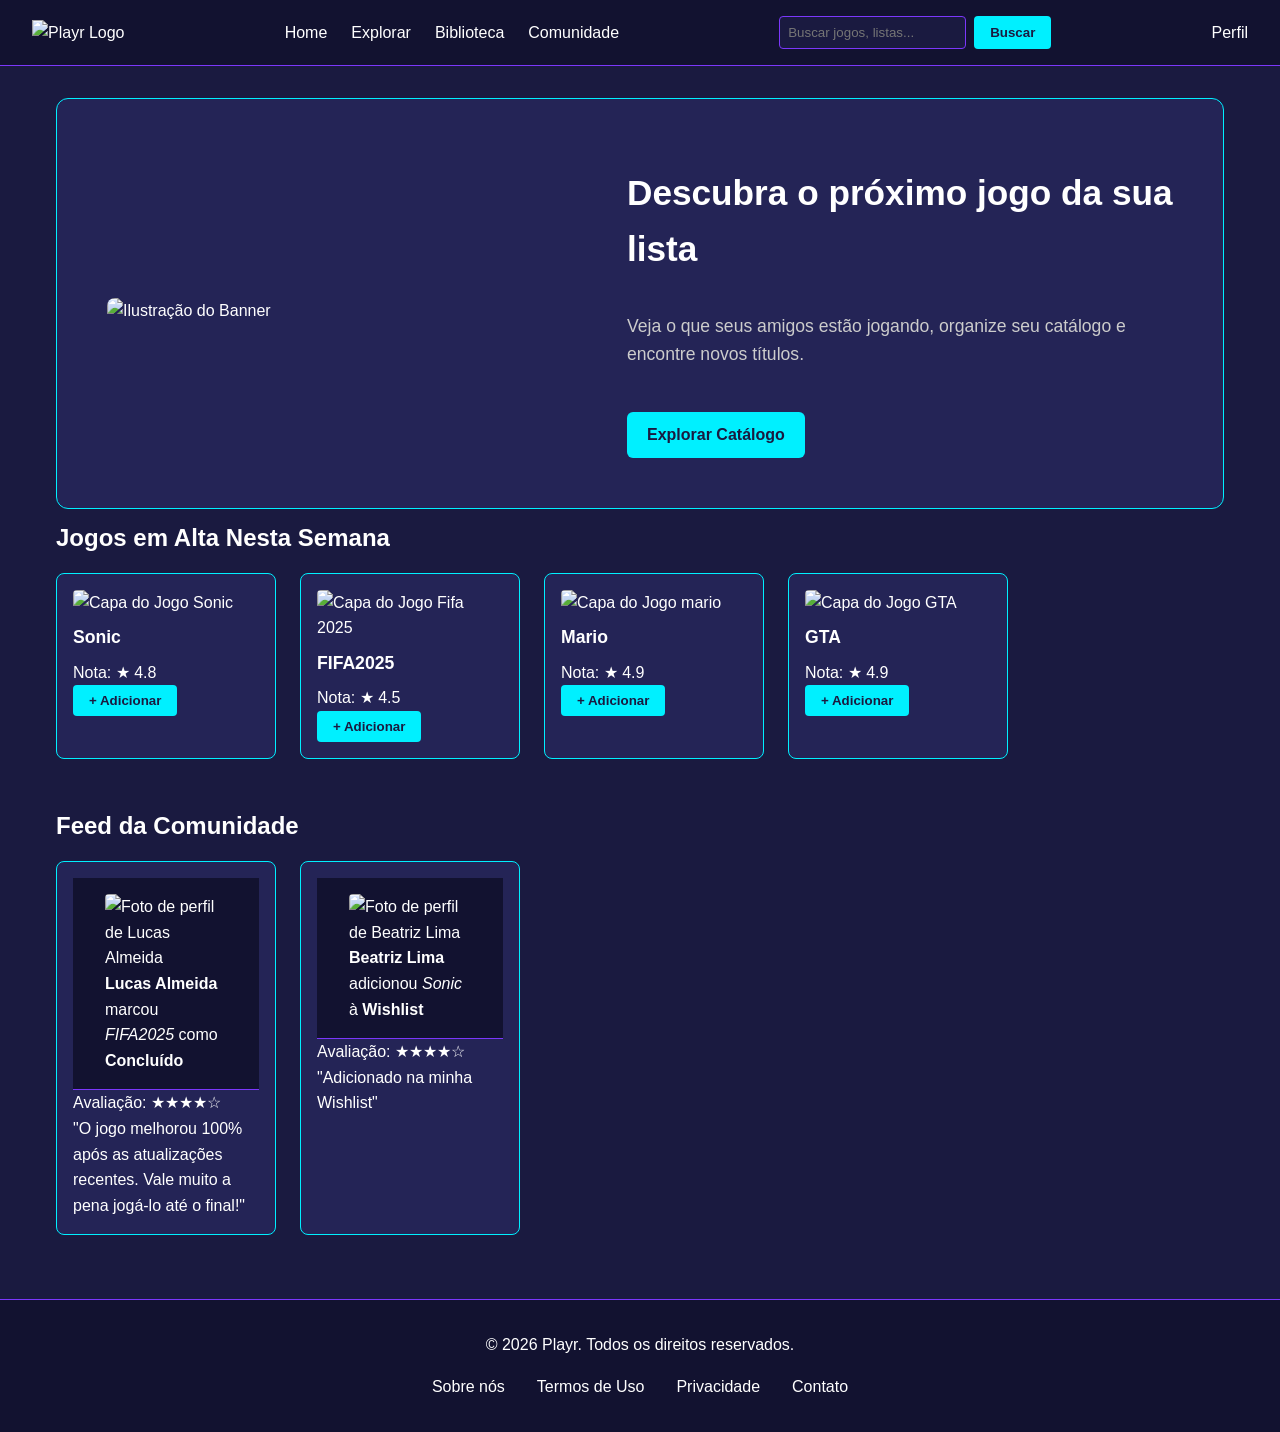
==== index.html @ 68224228 "Add files via upload" ====
<!DOCTYPE html>
<html lang="en">
<head>
    <meta charset="UTF-8">
    <meta name="viewport" content="width=device-width, initial-scale=1.0">
    <title>Playr - catalogo de jogos</title>
    <link rel="stylesheet" href="style.css">
    
    
</head>
<body>
    
    <!-- CABECALHO DA PAGINA -->
    <header>
        <nav>
            <a href="index.html">
                <img src="Imagens/logo.png" alt="Playr Logo" class="logo-img">
            </a>
            
            <ul>
                <li><a href="#">Home</a></li>
                <li><a href="#">Explorar</a></li>
                <li><a href="#">Biblioteca</a></li>
                <li><a href="#">Comunidade</a></li>
            </ul>
            <form>
                <input type="text" placeholder="Buscar jogos, listas...">
                <button type="submit">Buscar</button>
            </form>
            <a href="perfil.html">Perfil</a>
        </nav>
    </header>
    <!-- CONTEUDO PRINCIPAL -->
    <main>
        <!-- BANNER DE DESTAQUE (HERO) -->
       <section class="hero-banner">
            <div class="hero-image">
                <img src="Imagens/banner.webp" alt="Ilustração do Banner">
            </div>
            <div class="hero-content">
                <h2>Descubra o próximo jogo da sua lista</h2>
                <p>Veja o que seus amigos estão jogando, organize seu catálogo e encontre novos títulos.</p>
                <a href="#" class="btn-explorar">Explorar Catálogo</a>
            </div>
        </section>

        <!-- SEÇÃO: JOGOS EM ALTA -->
        <section>
            <h2>Jogos em Alta Nesta Semana</h2>
            <div>
                <article>
                    <img src="Imagens/capasonic.jpg" alt="Capa do Jogo Sonic">
                    <h3>Sonic</h3>
                    <p>Nota: ★ 4.8</p>
                    <button type="button">+ Adicionar</button>
                </article>

                <article>
                    <img src="Imagens/FIFA2025.avif" alt="Capa do Jogo Fifa 2025">
                    <h3>FIFA2025</h3>
                    <p>Nota: ★ 4.5</p>
                    <button type="button">+ Adicionar</button>
                </article>

                <article>
                    <img src="Imagens/mario.png" alt="Capa do Jogo mario">
                    <h3>Mario</h3>
                    <p>Nota: ★ 4.9</p>
                    <button type="button">+ Adicionar</button>
                </article>

                <article>
                    <img src="Imagens/gta.webp" alt="Capa do Jogo GTA">
                    <h3>GTA</h3>
                    <p>Nota: ★ 4.9</p>
                    <button type="button">+ Adicionar</button>
                </article>
            </div>
        </section>
        <!-- SEÇÃO: FEED DA COMUNIDADE -->
        <section class="feed-comunidade">
            <h2>Feed da Comunidade</h2>
        <div>
            <article class="feed-card">
                <header class="feed-header">
                    <img src="Imagens/menino.jpg" alt="Foto de perfil de Lucas Almeida" class="user-avatar">
                    <p><strong>Lucas Almeida</strong> marcou <em>FIFA2025</em> como <strong>Concluído</strong></p>
                </header>
                    <p>Avaliação: ★★★★☆</p>
                    <p>"O jogo melhorou 100% após as atualizações recentes. Vale muito a pena jogá-lo até o final!"</p>
            </article>

            <article class="feed-card">
                <header class="feed-header">
                    <img src="Imagens/menina.jpg" alt="Foto de perfil de Beatriz Lima" class="user-avatar">
                    <p><strong>Beatriz Lima</strong> adicionou <em>Sonic</em> à <strong>Wishlist</strong></p>
                </header>
                   <p>Avaliação: ★★★★☆</p>
                    <p>"Adicionado na minha Wishlist"</p>
            </article>
        </section>
        </main>
    </div>

    <!-- RODAPE DA PAGINA -->
     <!-- RODAPE DA PAGINA (Agora fora do main, ocupando a largura total) -->
<footer>
    <p>&copy; 2026 Playr. Todos os direitos reservados.</p>
    <ul>
        <li><a href="#">Sobre nós</a></li>
        <li><a href="#">Termos de Uso</a></li>
        <li><a href="#">Privacidade</a></li>
        <li><a href="#">Contato</a></li>
    </ul>
</footer>
<script src="Playr.js"></script>
</body>
</html>
</body>
</html>
---- style.css ----
:root {
    --bg-dark: #1A1A40;
    --text-light: #FFFFFF;
    --accent-cyan: #00F0FF;
    --accent-pink: #FF006E;
    --accent-purple: #7B37FB;
    --card-bg: #242456;
}

* {
    margin: 0;
    padding: 0;
    box-sizing: border-box;
}

body {
    font-family: 'Inter', sans-serif;
    background-color: var(--bg-dark);
    color: var(--text-light);
    line-height: 1.6;
}

h1, h2, h3 {
    font-family: 'Orbitron', sans-serif;
    color: var(--text-light);
}

header {
    background-color: #121230;
    padding: 1rem 2rem;
    border-bottom: 1px solid var(--accent-purple);
}

nav {
    display: flex;
    justify-content: space-between;
    align-items: center;
}

nav a {
    color: var(--text-light);
    text-decoration: none;
}

nav h1 {
    color: var(--accent-cyan);
    font-size: 1.5rem;
}

nav ul {
    display: flex;
    list-style: none;
    gap: 1.5rem;
}

nav form {
    display: flex;
    gap: 0.5rem;
}

nav input {
    padding: 0.5rem;
    border-radius: 4px;
    border: 1px solid var(--accent-purple);
    background-color: var(--bg-dark);
    color: var(--text-light);
}

nav button, main button, article button {
    background-color: var(--accent-cyan);
    color: var(--bg-dark);
    border: none;
    padding: 0.5rem 1rem;
    border-radius: 4px;
    font-weight: 600;
    cursor: pointer;
    transition: 0.2s;
}

nav button:hover, main button:hover, article button:hover {
    background-color: var(--accent-pink);
    color: var(--text-light);
}

main {
    max-width: 1200px;
    margin: 2rem auto;
    padding: 0 1rem;
}

section {
    margin-bottom: 3rem;
}

section > div {
    display: flex;
    gap: 1.5rem;
    flex-wrap: wrap;
    margin-top: 1rem;
}

article {
    background-color: var(--card-bg);
    border: 1px solid #00F0FF;
    border-radius: 8px;
    padding: 1rem;
    width: 220px;
}

article img {
    width: 100%;
    height: 180px;
    object-fit: cover;
    border-radius: 4px;
}

article h3 {
    font-size: 1.1rem;
    margin: 0.5rem 0;
}

footer {
    background-color: #121230;
    text-align: center;
    padding: 2rem 1rem;
    border-top: 1px solid var(--accent-purple);
    margin-top: 4rem;
    width: 100%;
}

footer ul {
    display: flex;
    justify-content: center;
    list-style: none;
    gap: 2rem;
    margin-top: 1rem;
    padding: 0;
}

footer a {
    color: var(--text-light);
    text-decoration: none;
}

.logo-img {
    height: 120px;
    width: auto;
}

.hero-banner {
    display: flex;
    align-items: center;
    gap: 40px;
    background-color: var(--card-bg);
    border: 1px solid var(--accent-cyan);
    padding: 50px; /* Aumentado para dar mais altura ao banner */
    border-radius: 12px;
    margin: 20px auto 10px auto;
    max-width: 1200px; /* Aumentado para ocupar mais largura na tela */
}

.hero-image {
    flex: 1;
    max-width: 480px; /* Aumentado para a imagem acompanhar o novo tamanho */
}
.hero-image img {
    width: 100%;
    height: auto;
    border-radius: 8px;
    display: block;
    object-fit: cover;
}

.hero-content {
    flex: 1;
}

.hero-content h2 {
    font-size: 2.2rem;
    color: var(--text-light);
    margin-bottom: 10px;
}

.hero-content p {
    font-size: 1.1rem;
    color: #cccccc;
    margin-bottom: 20px;
}

.btn-explorar {
    display: inline-block;
    background-color: var(--accent-cyan);
    color: var(--bg-dark);
    padding: 10px 20px;
    border-radius: 6px;
    text-decoration: none;
    font-weight: 600;
    transition: 0.2s;
}

.btn-explorar:hover {
    background-color: var(--accent-pink);
    color: var(--text-light);
}
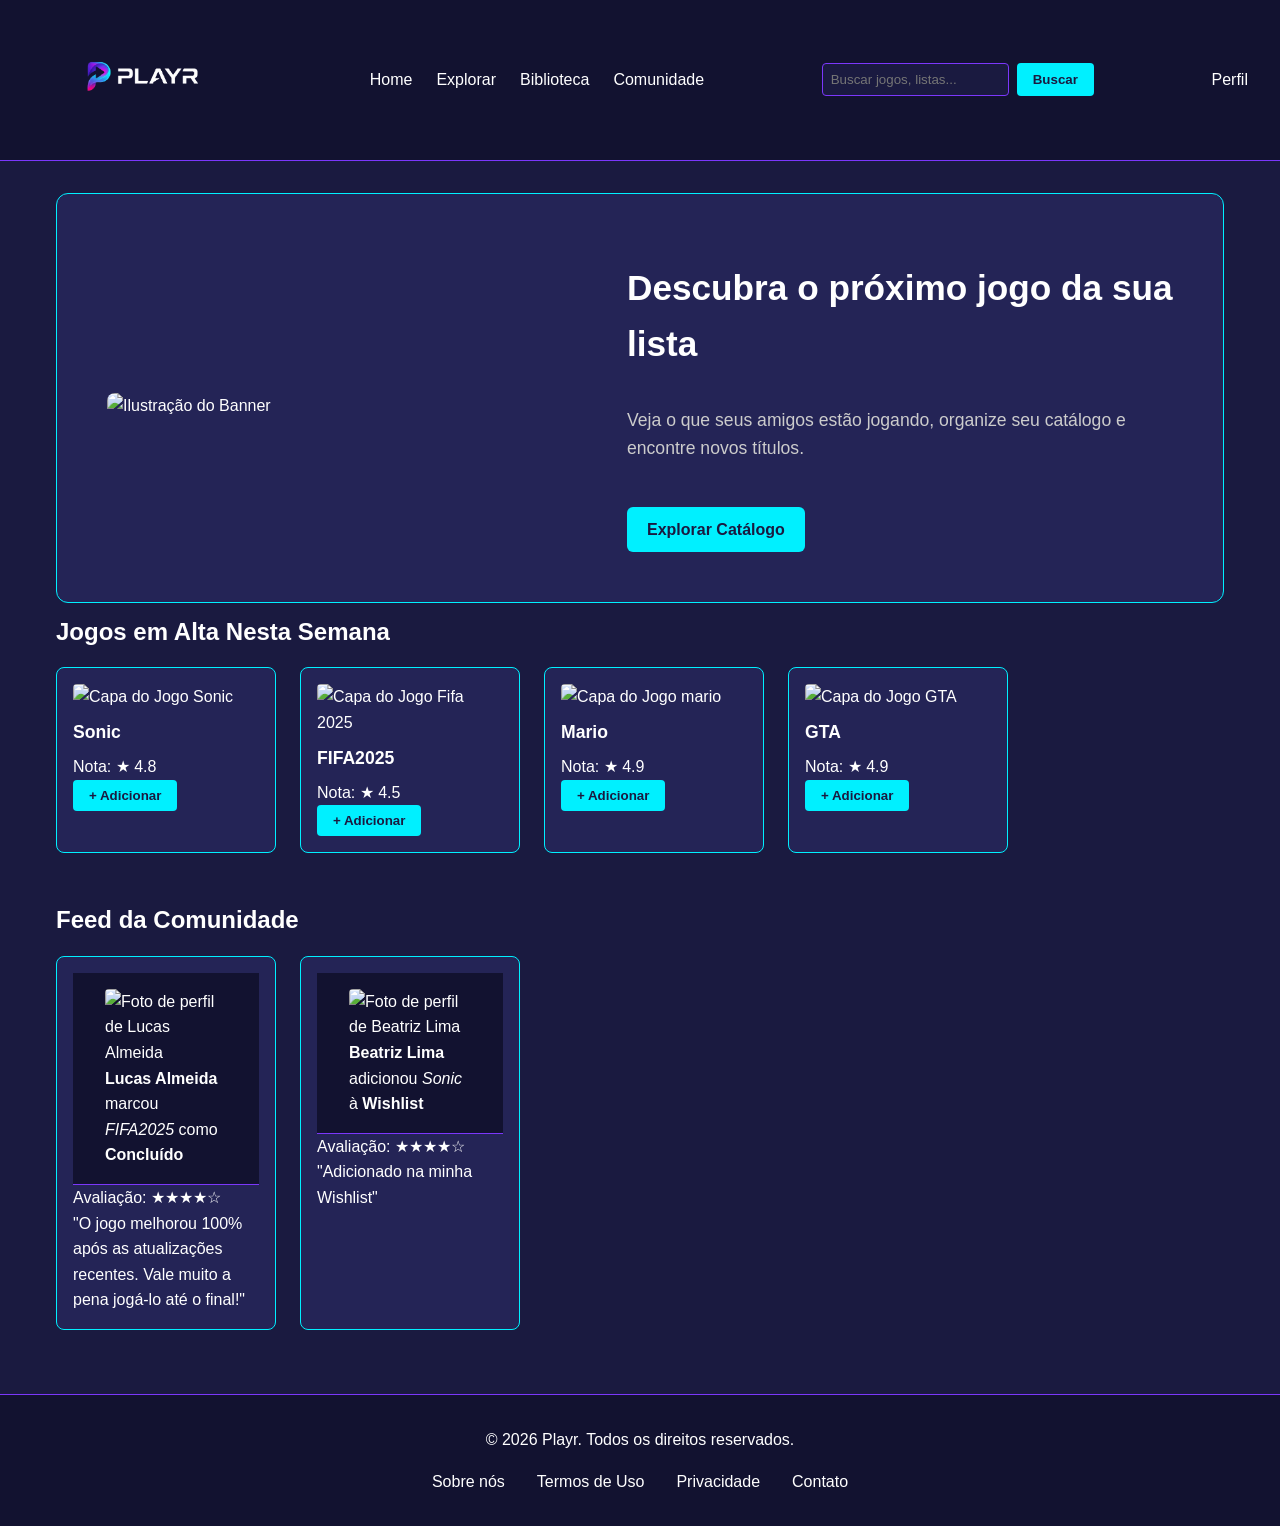
==== commit 94762b8a: "Correct HTML structure and image references Updated image paths and ensured proper HTML structure." ====
--- a/index.html
+++ b/index.html
@@ -14,12 +14,12 @@
     <header>
         <nav>
             <a href="index.html">
-                <img src="Imagens/logo.png" alt="Playr Logo" class="logo-img">
+                <img src="logo.png" alt="Playr Logo" class="logo-img">
             </a>
             
             <ul>
                 <li><a href="#">Home</a></li>
-                <li><a href="#">Explorar</a></li>
+                <li><a href="explorar.html">Explorar</a></li>
                 <li><a href="#">Biblioteca</a></li>
                 <li><a href="#">Comunidade</a></li>
             </ul>
@@ -40,7 +40,7 @@
             <div class="hero-content">
                 <h2>Descubra o próximo jogo da sua lista</h2>
                 <p>Veja o que seus amigos estão jogando, organize seu catálogo e encontre novos títulos.</p>
-                <a href="#" class="btn-explorar">Explorar Catálogo</a>
+                <a href="explorar.html" class="btn-explorar">Explorar Catálogo</a>
             </div>
         </section>
 
@@ -102,7 +102,7 @@
         </main>
     </div>
 
-    <!-- RODAPE DA PAGINA -->
+    
      <!-- RODAPE DA PAGINA (Agora fora do main, ocupando a largura total) -->
 <footer>
     <p>&copy; 2026 Playr. Todos os direitos reservados.</p>
@@ -110,11 +110,11 @@
         <li><a href="#">Sobre nós</a></li>
         <li><a href="#">Termos de Uso</a></li>
         <li><a href="#">Privacidade</a></li>
-        <li><a href="#">Contato</a></li>
+        <li><a href="contato.html">Contato</a></li>
     </ul>
 </footer>
-<script src="Playr.js"></script>
+<script src="home.js"></script>
 </body>
 </html>
 </body>
-</html>+</html>
